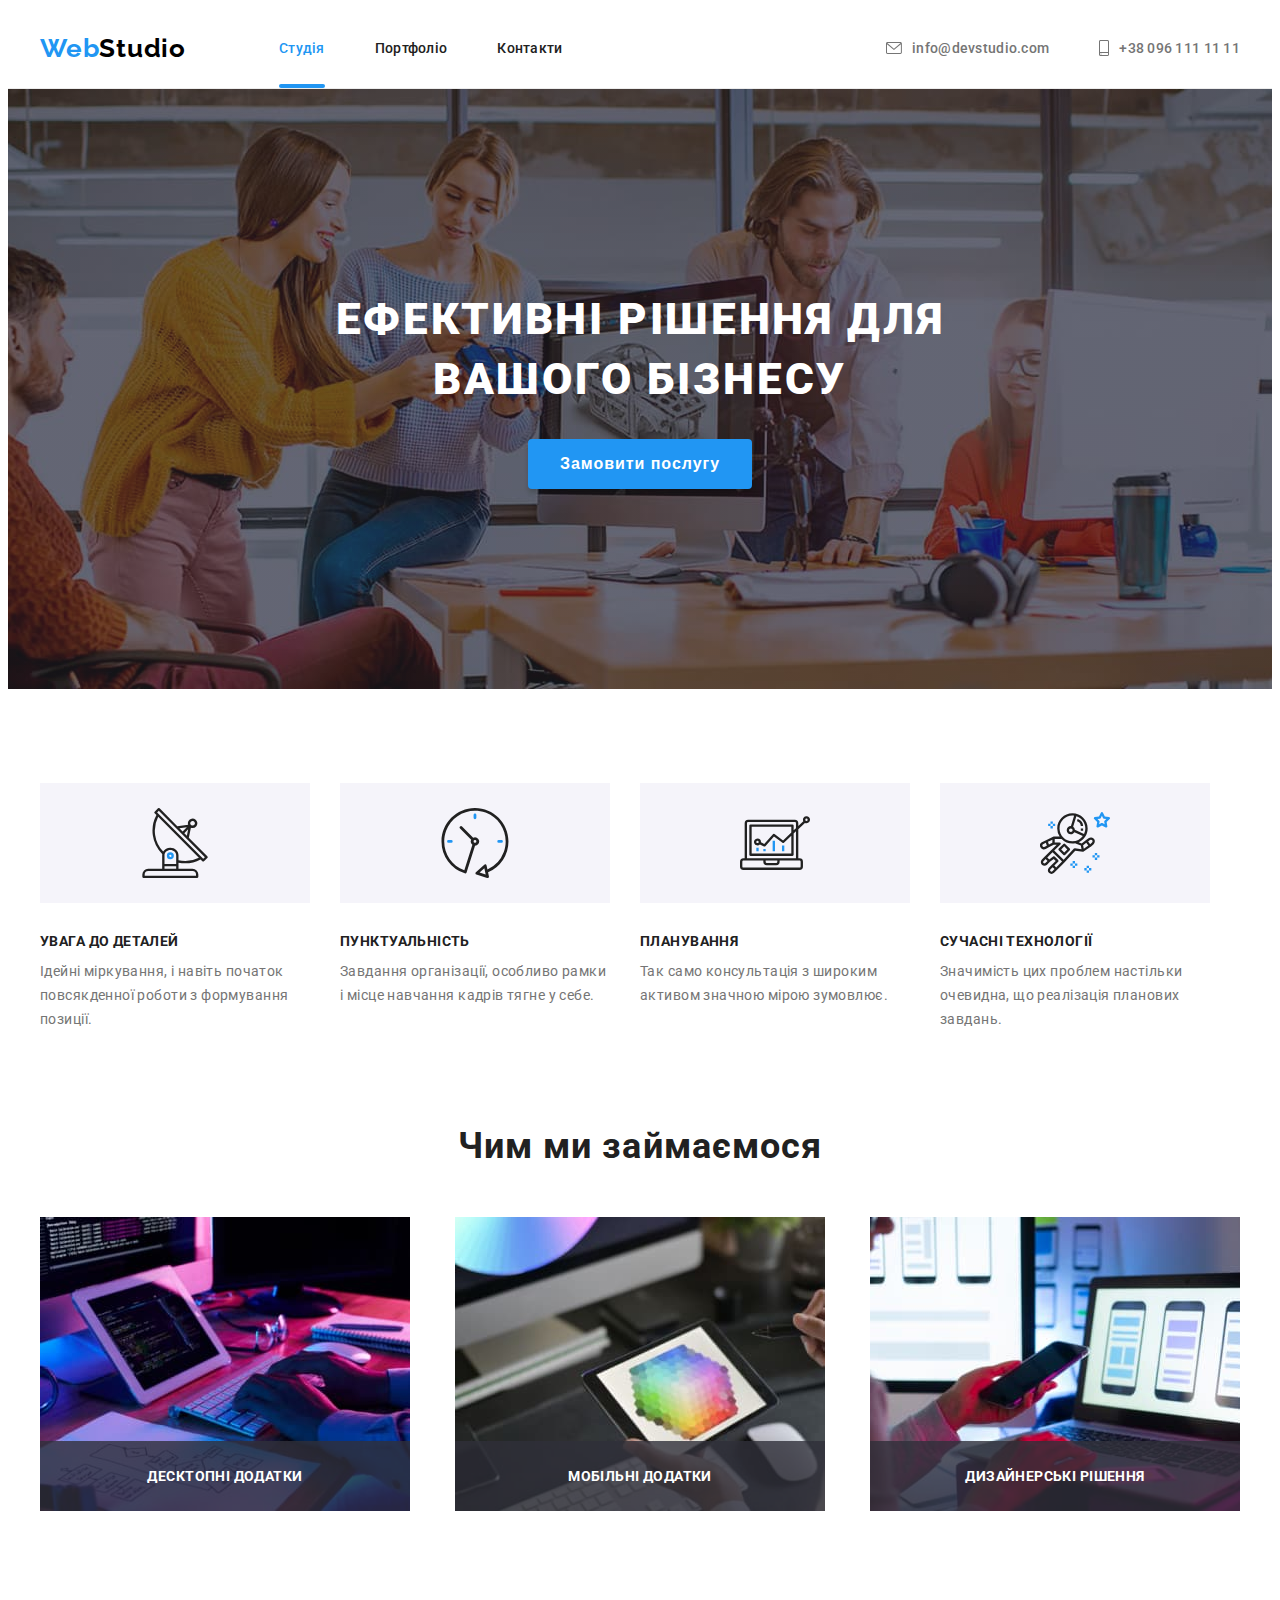
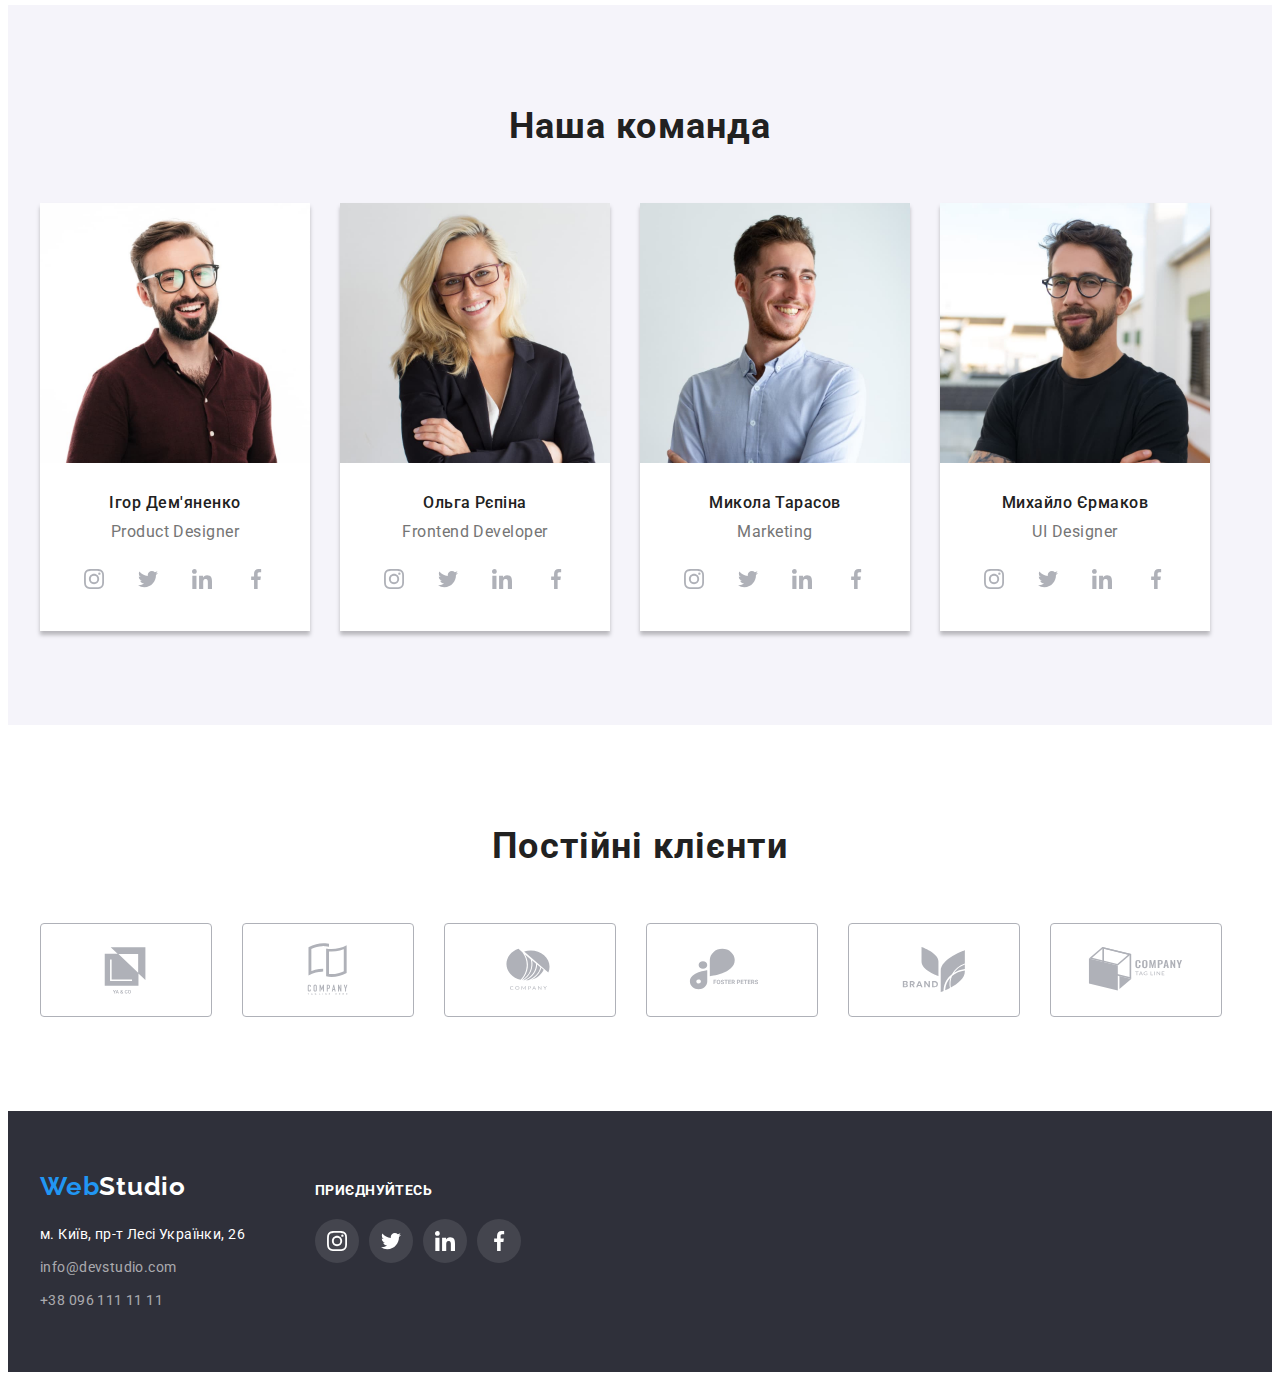
==== index.html @ e9f045a3 "Initial commit" ====
<!DOCTYPE html>
    <html lang="uk">

    <head>
       
        <meta charset="UTF-8">
        <meta http-equiv="X-UA-Compatible" content="IE=edge">
        <meta name="viewport" content="width=device-width, initial-scale=1.0">
        <title>Студія</title>
        <link rel="stylesheet" href="https://cdnjs.cloudflare.com/ajax/libs/modern-normalize/1.1.0/modern-normalize.min.css" integrity="sha512-wpPYUAdjBVSE4KJnH1VR1HeZfpl1ub8YT/NKx4PuQ5NmX2tKuGu6U/JRp5y+Y8XG2tV+wKQpNHVUX03MfMFn9Q==" crossorigin="anonymous" referrerpolicy="no-referrer">
         <link rel="stylesheet" href="./css/style.css">
         <link rel="preconnect" href="https://fonts.googleapis.com">
        <link rel="preconnect" href="https://fonts.gstatic.com" crossorigin>
         <link
            href="https://fonts.googleapis.com/css2?family=Montserrat:wght@400;500;700&family=Raleway:wght@700&family=Roboto:wght@400;500;700;900&display=swap"
            rel="stylesheet">
    </head>
    <body>
        <div data-modal class="backdrop is-hidden "> 
            <div class="modal">
                <button data-modal-close type="button" class="backdrop-button button"><svg class="icon-close-ikon" width="18" height="18">
                    <use href="./images/hw4/symbol-defs.svg#icon-close-ikon"></use>
                </svg></button>
            </div>
        </div>
        <header class="header">
            <div class="container header-nav">
                 <a href="./index.html" lang="en" class="logo"> <span class="logo-web"> Web</span><span class="logo-studio">Studio</span></a>
            <nav class="nav">
                <ul class="nav-list list">
                    <li><div class="underline"><a href="./index.html"  class="nav-link studia current " >Студія</a></div></li>
                    <li><a href="./portfolio.html" class="nav-link portfolio ">Портфоліо</a></li>
                    <li><a href="" class="nav-link">Контакти</a></li>
                </ul>
            </nav>
            <ul class="kontakt-list list">
                <li><a href="mailto:info@devstudio.com" class="kontakt-mail">
                    <svg class="ikon" width="16" height="12">
                        <use href="./images/hw4/symbol-defs.svg#icon-envelope"></use>
                    </svg>
                info@devstudio.com</a></li>
                <li><a href="tel:+380961111111" class="kontakt-tel">
                    <svg class="ikon" width="10" height="16">
                        <use href="./images/hw4/symbol-defs.svg#icon-smartphone"></use>
                    </svg>
                +38 096 111 11 11</a></li>
            </ul>  
            </div>
        </header>
        <main>
            <section class="hero">
                <div class="container">
                 <h1 class="hero-title">Ефективні рішення для <br> вашого бізнесу</h1>
                <button data-modal-open type="button" class="hero-button button">Замовити послугу</button>
            </div>
            </section>
                <!-- ОСОБЛИВОСТІ -->
            <section class="features section">
                <div class="container ">
                 <h2 class="visually-hidden">Особливості</h2>
                 <ul class="main-list features-nav list">
                    <li class="main-item">
                        <div class="features-ikon">
                        <svg class="ikon" width="70" height="70">
                            <use href="./images/hw4/symbol-defs.svg#icon-antenna"></use>
                        </svg></div>
                        <h3 class="main-title">УВАГА ДО ДЕТАЛЕЙ</h3>
                        <p class="main-text">Ідейні міркування, і навіть початок повсякденної роботи з формування позиції.</p>
                    </li>
                    <li class="main-item">
                        <div class="features-ikon">
                        <svg class="ikon" width="70" height="70">
                            <use href="./images/hw4/symbol-defs.svg#icon-clock"></use>
                        </svg></div>
                        <h3 class="main-title">ПУНКТУАЛЬНІСТЬ</h3>
                        <p class="main-text">Завдання організації, особливо рамки і місце навчання кадрів тягне у себе.</p>
                    </li>
                    <li class="main-item">
                        <div class="features-ikon">
                        <svg class="ikon" width="70" height="70">
                            <use href="./images/hw4/symbol-defs.svg#icon-diagram"></use>
                        </svg></div>
                        <h3 class="main-title">ПЛАНУВАННЯ</h3>
                        <p class="main-text">Так само консультація з широким активом значною мірою зумовлює.</p>
                    </li>
                    <li class="main-item">
                        <div class="features-ikon">
                        <svg class="ikon" width="70" height="70">
                            <use href="./images/hw4/symbol-defs.svg#icon-astronaut"></use>
                        </svg></div>
                        <h3 class="main-title">СУЧАСНІ ТЕХНОЛОГІЇ</h3>
                        <p class="main-text">Значимість цих проблем настільки очевидна, що реалізація планових завдань.</p>
                    </li>
                </ul>
                </div>
            </section>
                <!-- ABOUT -->
            <section class="about section">
                <div class="container">
                     <h2 class="about-title title">Чим ми займаємося</h2>
                <ul class="about-list list">
                    <li class="about-item"><div class="img-container"><img src="./images/hw1/img(1).jpg" width="370" height="294" alt="Руки на клавіатурі"><p class="img-text">Десктопні додатки</p></div></li>
                    <li class="about-item"><div class="img-container"><img src="./images/hw1/img(2).jpg" width="370" height="294" alt="Тримає телефон"><p class="img-text">Мобільні додатки</p></div></li>
                    <li class="about-item"><div class="img-container"><img src="./images/hw1/img(3).jpg" width="370" height="294" alt="Тримає планшет"><p class="img-text">Дизайнерські рішення</p></div></li>
                </ul>
                </div>
            </section>
                <!-- КОМАНДА -->
            <section class="team section">
                <div class="container">
                      <h2 class="team-title title">Наша команда</h2>
                <ul class="team-list team-nav list">
                    <li class="team-item">
                        <img class="team-img" src="./images/hw1/img(4).jpg" width="270" height="260" alt="Ігор">
                        <div class="image-text">
                        <h3 class="team-subtitle">Ігор Дем'яненко</h3>
                        <p class="team-text">Product Designer</p>
                        <ul class="team-ikons">
                          <li class="team-list list"><a href="https://www.instagram.com/" target="_blank" rel="no-referrer noopener" class="ikon-teams">
                        <svg class="ikon-team" width="20" height="20">
                            <use href="./images/hw4/symbol-defs.svg#icon-instagram"></use>
                        </svg></a></li>
                           <li class="team-list list"> <a href="https://twitter.com/" target="_blank" rel="no-referrer noopener" class="ikon-teams">
                        <svg class="ikon-team" width="20" height="20">
                            <use href="./images/hw4/symbol-defs.svg#icon-twitter"></use>
                        </svg></a></li>
                            <li class="team-list list"> <a href="https://ua.linkedin.com/" target="_blank" rel="no-referrer noopener" class="ikon-teams">
                        <svg class="ikon-team" width="20" height="20">
                            <use href="./images/hw4/symbol-defs.svg#icon-linkedin"></use>
                        </svg></a></li>
                           <li class="team-list list"><a href="https://www.facebook.com/" target="_blank" rel="no-referrer noopener" class="ikon-teams">
                        <svg class="ikon-team" width="20" height="20">
                            <use href="./images/hw4/symbol-defs.svg#icon-facebook"></use>
                        </svg></a></li>
                        </ul></div>
                    </li>
                    <li class="team-item">
                        <img class="team-img"  src="./images/hw1/img(5).jpg" width="270" height="260" alt="Ольга">
                        <div class="image-text">
                        <h3 class="team-subtitle">Ольга Рєпіна</h3>
                        <p class="team-text">Frontend Developer</p>
                        <ul class="team-ikons">
                            <li class="team-list list"><a href="https://www.instagram.com/" target="_blank" rel="no-referrer noopener"
                                    class="ikon-teams">
                                    <svg class="ikon-team" width="20" height="20">
                                        <use href="./images/hw4/symbol-defs.svg#icon-instagram"></use>
                                    </svg></a></li>
                            <li class="team-list list"> <a href="https://twitter.com/" target="_blank" rel="no-referrer noopener"
                                    class="ikon-teams">
                                    <svg class="ikon-team" width="20" height="20">
                                        <use href="./images/hw4/symbol-defs.svg#icon-twitter"></use>
                                    </svg></a></li>
                            <li class="team-list list"> <a href="https://ua.linkedin.com/" target="_blank" rel="no-referrer noopener"
                                    class="ikon-teams">
                                    <svg class="ikon-team" width="20" height="20">
                                        <use href="./images/hw4/symbol-defs.svg#icon-linkedin"></use>
                                    </svg></a></li>
                            <li class="team-list list"><a href="https://www.facebook.com/" target="_blank" rel="no-referrer noopener"
                                    class="ikon-teams">
                                    <svg class="ikon-team" width="20" height="20">
                                        <use href="./images/hw4/symbol-defs.svg#icon-facebook"></use>
                                    </svg></a></li>
                        </ul>
                        </div>
                    </li>
                    <li class="team-item">
                        <img class="team-img"  src="./images/hw1/img(6).jpg" width="270" height="260" alt="Микола">
                        <div class="image-text">
                        <h3 class="team-subtitle">Микола Тарасов</h3>
                        <p class="team-text">Marketing</p>
                        <ul class="team-ikons">
                            <li class="team-list list"><a href="https://www.instagram.com/" target="_blank" rel="no-referrer noopener"
                                    class="ikon-teams">
                                    <svg class="ikon-team" width="20" height="20">
                                        <use href="./images/hw4/symbol-defs.svg#icon-instagram"></use>
                                    </svg></a></li>
                            <li class="team-list list"> <a href="https://twitter.com/" target="_blank" rel="no-referrer noopener"
                                    class="ikon-teams">
                                    <svg class="ikon-team" width="20" height="20">
                                        <use href="./images/hw4/symbol-defs.svg#icon-twitter"></use>
                                    </svg></a></li>
                            <li class="team-list list"> <a href="https://ua.linkedin.com/" target="_blank" rel="no-referrer noopener"
                                    class="ikon-teams">
                                    <svg class="ikon-team" width="20" height="20">
                                        <use href="./images/hw4/symbol-defs.svg#icon-linkedin"></use>
                                    </svg></a></li>
                            <li class="team-list list"><a href="https://www.facebook.com/" target="_blank" rel="no-referrer noopener"
                                    class="ikon-teams">
                                    <svg class="ikon-team" width="20" height="20">
                                        <use href="./images/hw4/symbol-defs.svg#icon-facebook"></use>
                                    </svg></a></li>
                        </ul>
                        </div>
                    </li>
                    <li class="team-item">
                        <img class="team-img"  src="./images/hw1/img(7).jpg" width="270" height="260" alt="Михайло">
                        <div class="image-text">
                         <h3 class="team-subtitle">Михайло Єрмаков</h3>
                        <p class="team-text">UI Designer</p>
                    <ul class="team-ikons">
                        <li class="team-list list"><a href="https://www.instagram.com/" target="_blank" rel="no-referrer noopener"
                                class="ikon-teams">
                                <svg class="ikon-team" width="20" height="20">
                                    <use href="./images/hw4/symbol-defs.svg#icon-instagram"></use>
                                </svg></a></li>
                        <li class="team-list list"> <a href="https://twitter.com/" target="_blank" rel="no-referrer noopener"
                                class="ikon-teams">
                                <svg class="ikon-team" width="20" height="20">
                                    <use href="./images/hw4/symbol-defs.svg#icon-twitter"></use>
                                </svg></a></li>
                        <li class="team-list list"> <a href="https://ua.linkedin.com/" target="_blank" rel="no-referrer noopener"
                                class="ikon-teams">
                                <svg class="ikon-team" width="20" height="20">
                                    <use href="./images/hw4/symbol-defs.svg#icon-linkedin"></use>
                                </svg></a></li>
                        <li class="team-list list"><a href="https://www.facebook.com/" target="_blank" rel="no-referrer noopener"
                                class="ikon-teams">
                                <svg class="ikon-team" width="20" height="20">
                                    <use href="./images/hw4/symbol-defs.svg#icon-facebook"></use>
                                </svg></a></li>
                    </ul>
                        </div>
                    </li>
                </ul>
                </div> 
            </section>
            <!-- Clients -->
            <section class="clients section">
                <div class="container">
                    <h2 class="clients-title title">Постійні клієнти</h2>
                    <ul class="clients-list list">
                        <li class="clients-item">
                            <a href="" target="_blank" rel="no-referrer noopener" class="ikon-clients">
                                <svg class="ikon-client" width="106" height="60">
                                    <use href="./images/hw4/symbol-defs.svg#icon-Logo"></use>
                                </svg></a>
                        </li>
                        <li class="clients-item">
                            <a href="" target="_blank" rel="no-referrer noopener" class="ikon-clients">
                                <svg class="ikon-client" width="106" height="60">
                                    <use href="./images/hw4/symbol-defs.svg#icon-Logo-1"></use>
                                </svg></a>
                        </li>
                        <li class="clients-item">
                            <a href="" target="_blank" rel="no-referrer noopener" class="ikon-clients">
                                <svg class="ikon-client" width="106" height="60">
                                    <use href="./images/hw4/symbol-defs.svg#icon-Logo-2"></use>
                                </svg></a>
                        </li>
                        <li class="clients-item">
                            <a href="" target="_blank" rel="no-referrer noopener" class="ikon-clients">
                                <svg class="ikon-client" width="106" height="60">
                                    <use href="./images/hw4/symbol-defs.svg#icon-Logo-3"></use>
                                </svg></a>
                        </li>
                        <li class="clients-item">
                            <a href="" target="_blank" rel="no-referrer noopener" class="ikon-clients">
                                <svg class="ikon-client" width="106" height="60">
                                    <use href="./images/hw4/symbol-defs.svg#icon-Logo-4"></use>
                                </svg></a>
                        </li>
                        <li class="clients-item">
                            <a href="" target="_blank" rel="no-referrer noopener" class="ikon-clients">
                                <svg class="ikon-client" width="106" height="60">
                                    <use href="./images/hw4/symbol-defs.svg#icon-Logo-5"></use>
                                </svg></a>
                        </li>
                    </ul>
                </div>
            </section>
        </main>
            <!-- FOOTER -->
        <footer class="footer">
            <div class="container footer-container"> 
                <div class="footer-nav">
                 <a href="./index.html" class="footer-logo"><span class="footer-web"> Web</span><span class="footer-studio">Studio</span></a>
            <address class="footer-address">
                <ul class="footer-list list">
                    <li class="footer-item"><a href="" class="address-map"> м. Київ, пр-т Лесі Українки, 26</a></li>
                    <li class="footer-item"><a href="mailto:info@devstudio.com" class="address-mail">info@devstudio.com</a></li>
                    <li class="footer-item"> <a href="tel:+380961111111" class="address-tel">+38 096 111 11 11</a></li>
                </ul>
            </address></div>
            <div class="footer-links">
            <strong class="footer-title title">приєднуйтесь</strong>
            <ul class="footer-list list">
                <li class="footer-link link"><a href="https://www.instagram.com/" target="_blank" rel="no-referrer noopener" class="ikon-teams">
                    <svg class="ikon-team footer-ikon" width="20" height="20">
                        <use href="./images/hw4/symbol-defs.svg#icon-instagram"></use>
                    </svg></a></li>
                <li class="footer-link link"><a href="https://twitter.com/" target="_blank" rel="no-referrer noopener" class="ikon-teams">
                    <svg class="ikon-team footer-ikon" width="20" height="20">
                        <use href="./images/hw4/symbol-defs.svg#icon-twitter"></use>
                    </svg></a></li>
                <li class="footer-link link"><a href="https://ua.linkedin.com/" target="_blank" rel="no-referrer noopener" class="ikon-teams">
                    <svg class="ikon-team footer-ikon" width="20" height="20">
                        <use href="./images/hw4/symbol-defs.svg#icon-linkedin"></use>
                    </svg></a></li>
                <li class="footer-link link"><a href="https://www.facebook.com/" target="_blank" rel="no-referrer noopener" class="ikon-teams">
                    <svg class="ikon-team footer-ikon" width="20" height="20">
                        <use href="./images/hw4/symbol-defs.svg#icon-facebook"></use>
                    </svg></a></li>
            </ul></div>
        </div>
        </footer>  
        <script src="./js/modal.js"></script>
</body>
</html>
---- css/style.css ----
:root{
    --prime-color-text: #212121;
    --web-part-inLogo-color: #2196F3;
    --studio-part-inLogo-color: #000000;
    --current-collor: #2196F3;
    --hover-color:#2196F3;
    --sub-prime-color-text: #757575;
    --transition-effects: color 250ms cubic-bezier(0.4, 0, 0.2, 1);
}

body {
    font-family: Roboto, sans-serif;
    color: var(--prime-color-text);
}
.title {
    margin: 0;
    padding: 0;
}
.list{
    margin: 0;
    padding: 0;
    list-style: none;
}
h1,
h1,
h3,
h4,
h5,
h6,
p {
    margin: 0;
    padding: 0;
}

ul{
    margin: 0;
    padding: 0;
}
img {
    display: block;
    max-width: 100%;
    height: auto;
}
 .studia.current,
 .portfolio.current{
    color: var(--current-collor)
}
.container{
    width: 1200px;
    padding: 0 15px;
    margin-left: auto;
    margin-right: auto;
}

.button{
    border: 0;
}

 /* -----------HEADER----------- */
 header{
    border-bottom: 1px solid #ECECEC;
 }
.header-nav{
    display: flex;
    align-items: center;
}

.logo {
    font-family: Raleway, sans-serif;
    font-weight: 700;
    font-size: 26px;
    line-height: calc(31/26);
    letter-spacing: 0.03em;
    text-decoration: none;
}

.logo-web {
    color: var(--web-part-inLogo-color);
}
.logo-studio{
    color: var(--studio-part-inLogo-color);
}
.nav {
 color: inherit;
}

.nav-list{
    display: flex;
    margin-left: 93px;
    gap: 50px;
}
.underline{
    position: relative;
}
.current::after,
.portfolio.current::after{
    content: "";
    position: absolute;

    width: 100%;
    height: 4px;
    border-radius: 2px;
    background-color: var(--current-collor);
    display: inline-block;
    bottom: 0;
    left: 0;
}
.nav-list .nav-link{
    display: block;
    padding: 32px 0;
}
.nav-link {
    font-weight: 500;
    font-size: 14px;
    line-height: calc(16/14);
    letter-spacing: 0.02em;
    text-decoration: none;
    color: inherit;
    transition: var(--transition-effects)
}
.nav-link:hover,
.nav-link:focus{
    color: var(--hover-color);
    cursor: pointer;
}
.kontakt-list {
margin-left: auto;
list-style: none;
display: flex;
gap: 50px;
}

.kontakt-tel,
.kontakt-mail{
    display: flex;
    justify-content: center;
    align-items: center;
    gap: 10px;

text-decoration: none;
font-weight: 500;
font-size: 14px;
line-height: calc(16/14);
letter-spacing: 0.02em;
 color: var(--sub-prime-color-text);

transition: var(--transition-effects);
}

.ikon{
    fill: currentColor;
}


.kontakt-tel:hover,
.kontakt-tel:focus,
.kontakt-mail:hover,
.kontakt-mail:focus{
    cursor: pointer;
    color: var(--hover-color);
}
.section{
    padding: 94px 0;
}

/* ----------------HERO----------------- */
.hero {
    max-width: 1600px;
    margin-left: auto;
    margin-right: auto;
    padding-top:200px;
    padding-bottom: 200px;
    text-align: center;

    background-color: #2F303A;
    background-image: linear-gradient(to right, rgba(47, 48, 58, 0.4),rgba(47, 48, 58, 0.4)),
    url(../images/hw4/Img\ \(17\)\ \(1\).jpg);
    background-repeat: no-repeat;
    background-position: center;
   
}

.hero-title {
    margin-bottom: 30px;
    font-weight: 900;
     font-size: 44px;
    line-height: calc(60/44);
    text-align: center;
    letter-spacing: 0.06em;
    text-transform: uppercase;
    color: #FFFFFF;
}

.hero-button {
    min-width: 216px;
    padding: 10px 32px;

    background: #2196F3;
    box-shadow: 0px 4px 4px rgba(0, 0, 0, 0.15);
    border-radius: 4px;

    font-weight: 700;
    font-size: 16px;
    line-height: calc(30/16);
    align-items: center;
    text-align: center;
    letter-spacing: 0.06em;
    color: #FFFFFF;
    cursor: pointer;
}

/* --------------------FEATURES-------------------- */
.features-ikon{
    display: flex;
    justify-content: center;
    align-items: center;
    background-color: #F5F4FA;
    margin-bottom: 30px;
    width: 270px;
    height: 120px;
}

.features{
    padding-top: 94px;
    padding-bottom: 94px;
}
.features-nav{
    display: flex;
    gap: 30px;
}

.visually-hidden {
    position: absolute;
    white-space: nowrap;
    width: 1px;
    height: 1px;
    overflow: hidden;
    border: 0;
    padding: 0;
    clip: rect(0 0 0 0);
    clip-path: inset(50%);
    margin: -1px;
}
.main-item{
    flex-basis: 270px;
}
.main-title {
    margin-bottom: 10px;
    font-weight: 700;
    font-size: 14px;
    line-height: calc(16/14);
    letter-spacing: 0.03em;
    text-transform: uppercase;
}
.main-text {
    font-size: 14px;
    line-height: calc(24/14);
    letter-spacing: 0.03em;
    color: var(--sub-prime-color-text);
}

/*------------------ABOUT---------------- */
.about{
    padding-top: 0;
}
.about-list{
    display: flex;
    justify-content: space-between;
}
.about-title.title{
    margin-bottom: 50px;
    padding: 0;
    font-weight: 700;
    font-size: 36px;
    line-height: calc(42/36);
    text-align: center;
    letter-spacing: 0.03em;
}
.img-container{
position: relative;

}
.img-text {
    position: absolute;
    display: flex;
    align-items: center;
    justify-content: center;
   

    bottom: 0;
    left: 0;
    width: 100%;
    height: 70px;

    font-weight: 700;
    font-size: 14px;
    line-height: calc(16/14);
    text-align: center;
    letter-spacing: 0.03em;
    text-transform: uppercase;
    color: #FFFFFF;
    background-color: rgba(47, 48, 58, 0.8);

}

/* -----------------НАША КОМАНДА------------------ */
.ikon-team{
    fill: #AFB1B8; 
    transition: fill 250ms cubic-bezier(0.4, 0, 0.2, 1),
    background-color 250ms cubic-bezier(0.4, 0, 0.2, 1);
}
.team-ikons{
    display: inline-flex;
    gap: 10px;
    margin-top: 16px;
}
.ikon-teams{
    display: inline-flex;
    justify-content: center;
    align-items: center;
    width: 44px;
    height: 44px;
}
.ikon-teams:hover .ikon-team{
    fill: white;
   
}
.ikon-teams:hover{
    background-color:var(--hover-color);
    border-radius: 50%;
}
.team{
    padding-top: 94px;
    background-color: #F5F4FA;
}
.team-nav{
    display: flex;
}

.team-item{
    background-color: #FFFFFF;
    box-shadow: 0px 4px 4px 0px #00000040;
    margin-left: 30px;
}
.team-item:nth-child(1){
    margin-left: 0;
}
.image-text{
    text-align: center;
padding: 30px;
}

.team-title {
    margin-bottom: 50px;
    padding: 0;
    font-weight: 700;
    font-size: 36px;
    line-height: calc(36/24);
    text-align: center;
    letter-spacing: 0.03em;
}

.team-subtitle {
    margin-bottom: 10px;
    font-weight: 500;
    font-size: 16px;
    line-height: calc(19/16);
    text-align: center;
    letter-spacing: 0.03em;
}
.team-text {
    font-size: 16px;
    line-height: calc(19/16);
    text-align: center;
    letter-spacing: 0.03em;
    color: var(--sub-prime-color-text);
}

/* --------------------CLIENTS------------------- */
.clients-list{
    display: inline-flex;
    gap: 30px;

}
.clients-item{
    display: flex;
    justify-content: center;
    align-items: center;
   
  
    
}
.ikon-clients{   
    display: flex;
    justify-content: center;
    align-items: center;
    width: 170px;
    height: 92px;
    border: 1px solid rgba(175, 177, 184, 1);
    border-radius: 4px;
    fill: #AFB1B8;
    
    transition: fill 250ms cubic-bezier(0.4, 0, 0.2, 1),
    border-color 250ms cubic-bezier(0.4, 0, 0.2, 1);
}
.ikon-clients:hover,
.ikon-clients:focus{
    fill: #2196F3;
    border-color: #2196F3;  
}

.clients-title {
    margin-bottom: 50px;
    padding: 0;
    font-weight: 700;
    font-size: 36px;
    line-height: calc(36/24);
    text-align: center;
    letter-spacing: 0.03em;}
/*---------------------FOOTER-------------------  */

.footer {
    padding: 60px 0;
    background-color: #2F303A;
}
.footer-container{
   display: flex;
   align-items: baseline;
}

.footer-logo {
    font-family: Raleway, sans-serif;
    text-decoration: none;
    font-weight: 700;
    font-size: 26px;
    line-height: calc(31/26);
    letter-spacing: 0.03em;

}

.footer-web {
    color: var(--web-part-inLogo-color);
}

.footer-studio {
    color: #FFFFFF;
}
.footer-address{
    margin-top: 20px;
}
.footer-list:first-child{
    margin-top: 0;
}
.footer-item{
    font-style: normal;
    margin-top: 9px;
}
.address-map {
    text-decoration: none;
    font-size: 14px;
    line-height: calc(24/14);
    letter-spacing: 0.03em;
    color: #FFFFFF;
}

.address-mail,
.address-tel { 
    text-decoration: none;
    font-size: 14px;
    line-height: 24px;
    letter-spacing: 0.03em;
    color: rgba(255, 255, 255, 0.6);
}
/*---------------- FOOTER-LINKS -------------------- */
.footer-links {
    margin-left: 70px;
}

.footer-title {
        font-weight: 700;
        font-size: 14px;
        line-height: calc(16/14);
        letter-spacing: 0.03em;
        text-transform: uppercase;
        color: #FFFFFF;
}

.footer-links >.footer-list {
    display: flex;
    gap: 10px;
    justify-content: center;
    align-items: center;
    
}
.footer-list{
    margin-top: 20px;
}
.footer-link {
            width: 44px;
            height: 44px;
}

.footer-ikon{
    fill: #FFFFFF;
}
.footer-link > .ikon-teams{
    border-radius: 50%;
    background: rgba(255, 255, 255, 0.1);
    transition: background-color 250ms cubic-bezier(0.4, 0, 0.2, 1);
}
.footer-link:hover >.ikon-teams{
    background-color: #2196F3;
}

/* ---------------------PORTFOLIO------------------- */
.portfolio-list{
    display: flex;
    gap: 8px;
    justify-content: center;
    margin-bottom: 50px;
}
/* ------------------CARDS------------------ */


.projects{
    display: flex;
    flex-wrap: wrap;
     margin: -15px;
}


.project-item{
    width: 370px;
    margin: 15px;
    
    transition: box-shadow 250ms cubic-bezier(0.4, 0, 0.2, 1);
}

.project-alltext{
    border: 1px solid #EEEEEE;
}
.project-alltext{
    border-top: none;
}

.project-item:hover,
.project-item:focus {
    box-shadow: 1px 4px 6px 0px rgba(0, 0, 0, 0.16), 0px 4px 4px 0px rgba(0, 0, 0, 0.06), 0px 1px 1px 0px rgba(0, 0, 0, 0.12); 
}

.project-alltext{
    padding: 20px 24px;
    border-top: none;

}
.portfolio-button {
    border-radius: 4px;
    padding: 6px 22px;
    font-family: Roboto, sans-serif;
    font-weight: 500;
    font-size: 16px;
    line-height: calc(26/16);
    text-align: center;
    letter-spacing: 0.03em; 
    transition: color 250ms cubic-bezier(0.4, 0, 0.2, 1),
    box-shadow 250ms cubic-bezier(0.4, 0, 0.2, 1),
    background 250ms cubic-bezier(0.4, 0, 0.2, 1);
}
.portfolio-button:hover,
.portfolio-button:focus{
    background: #2196F3;
    color: #FFFFFF;
    box-shadow: 0px 3px 1px rgba(0, 0, 0, 0.1), 0px 1px 2px rgba(0, 0, 0, 0.08), 0px 2px 2px rgba(0, 0, 0, 0.12);
    cursor: pointer; 

}

.techno-container{
    position: relative;
    overflow: hidden;  
}
.techno-text{
    position: absolute;
top: 0;
left: 0;
width: 100%;
height: 100%;
padding: 63px 24px;

    font-family: 'Roboto';
    font-size: 18px;
    line-height: calc(28/18);
    letter-spacing: 0.03em;
    color: #FFFFFF;
    background-color: rgba(33, 150, 243, 0.9); 
    transition: transform 250ms cubic-bezier(0.4, 0, 0.2, 1);

    transform: translateY(100%)
}
.project-item:hover .techno-text,
.project-item:focus .techno-text{
    transform: translateY(0);
}

/* --------------ПРИКЛАДИ ПРОЕКТІВ---------------- */
.project-link {
    text-decoration: none;
    color: inherit;
}
.project-title {
    margin-bottom: 4px;
    font-weight: 700;
    font-size: 18px;
    line-height: calc(36/18);
    letter-spacing: 0.06em;
}
.project-text {
    font-size: 16px;
    line-height: calc(30/16);
    letter-spacing: 0.03em;
    color: var(--sub-prime-color-text);
}
.backdrop {
    position: fixed;
    top: 0;
    left: 0;
    bottom: 0;
    right: 0;
     background: rgba(0, 0, 0, 0.2);
      z-index: 1000;
    transform: scale(1);
    transition: transform 250ms linear, opacity 250ms linear, visibility 250ms linear;
}

.modal {
    position: absolute;
    width: 528px;
    height: 521px;
    top: 50%;
    left: 50%;

    box-shadow: 0px 1px 3px rgba(0, 0, 0, 0.12), 0px 1px 1px rgba(0, 0, 0, 0.14), 0px 2px 1px rgba(0, 0, 0, 0.2);
    border-radius: 4px;

    background-color: #fff;
    transform: scale(1) translate(-50%, -50%);
}
.backdrop-button{
    position: absolute;
    display: flex;
    justify-content: center;
    align-items: center;

    top: 8px;
    right: 8px;
    width: 30px;
    height: 30px;

    border: 1px solid rgba(0, 0, 0, 0.1);
    border-radius: 50%;
    background-color: #FFFFFF;
    cursor: pointer;
}
.backdrop.is-hidden{
    transform: scale(1.1);
    opacity: 0;
    visibility: hidden;
    pointer-events: none;

}
.backdrop.is-hidden .modal{
transform: scale(1.1) translate(-50%, -50%);

}
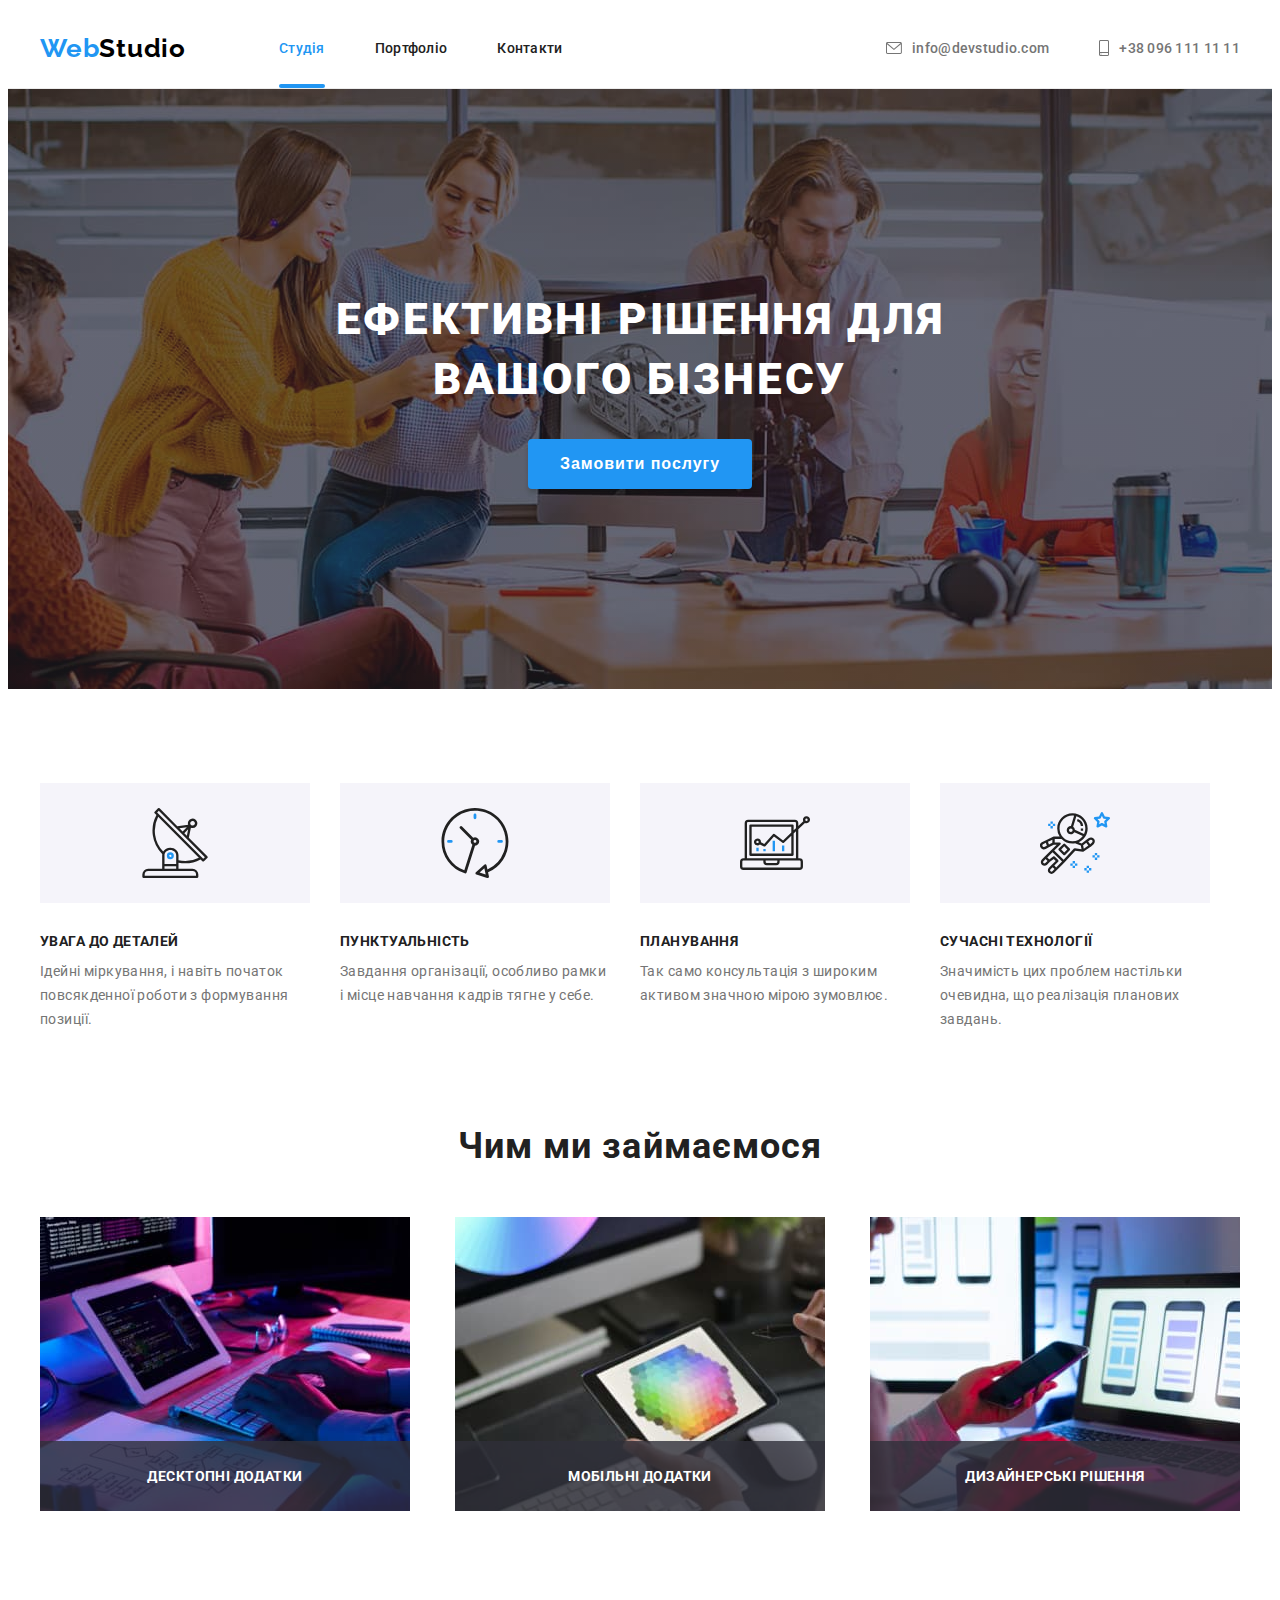
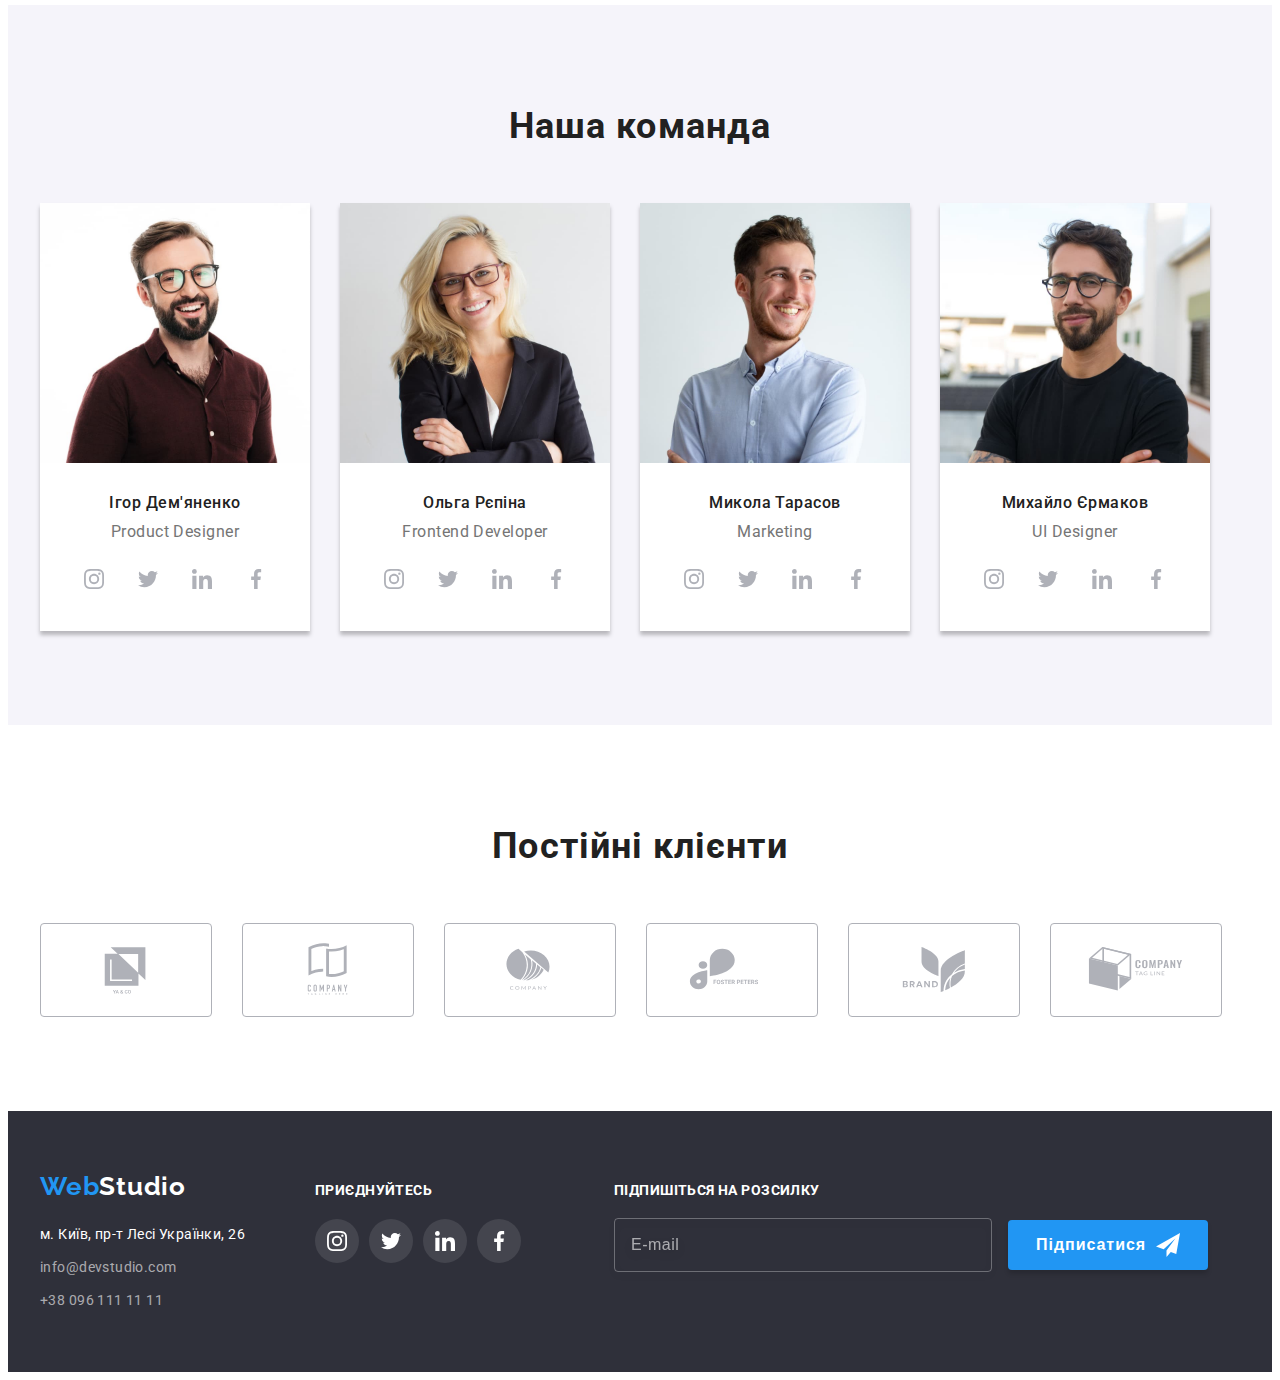
==== commit 1694c344: "hw6" ====
--- a/index.html
+++ b/index.html
@@ -22,6 +22,53 @@
                 <button data-modal-close type="button" class="backdrop-button button"><svg class="icon-close-ikon" width="18" height="18">
                     <use href="./images/hw4/symbol-defs.svg#icon-close-ikon"></use>
                 </svg></button>
+                <strong class="modal-title">Залиште свої дані, ми вам передзвонимо</strong>
+                <form class="modal-form" autocomplete="off">
+                    <ul class="modal-input-group list">
+                    <li class="modal-group-field">
+                        <label class="group-field">
+                            <input class="group-field-input" type="text" name="text">
+                            <span class="group-field-text">Ім'я</span>
+                                <svg class="group-field-ikon" width="18" height="18">
+                                    <use href="./images/hw4/symbol-defs.svg#icon-person"></use>
+                                </svg>
+                        </label>
+                    </li>
+                    <li class="modal-group-field">
+                        <label class="group-field">
+                            <input class="group-field-input" type="tel" name="phone">
+                            <span class="group-field-text">Телефон</span>
+                            <svg class="group-field-ikon" width="18" height="18">
+                                <use href="./images/hw4/symbol-defs.svg#icon-phone"></use>
+                            </svg>
+                        </label>
+                        </li>
+                    </li>
+                    <li class="modal-group-field">
+                        <label class="group-field">
+                            <input class="group-field-input" type="mail" name="mail">
+                            <span class="group-field-text">Пошта</span>
+                            <svg class="group-field-ikon" width="18" height="18">
+                                <use href="./images/hw4/symbol-defs.svg#icon-email"></use>
+                            </svg>
+                        </label>
+                        </li>
+                    </li>
+                    <li class="modal-group-field">
+                        <label class="group-field group-field-textarea">
+                            <textarea class="group-field-input textarea" name="message" cols="" rows="" placeholder="Введіть текст"></textarea>
+                            <span class="group-field-text">Коментар</span>
+                        </label>
+                        </li>
+                    </li>
+                </ul>
+                <label class="checkbox-field">
+                    <input type="checkbox" name="checkbox" class="checkbox">
+                   <span class="checkbox-text"> Погоджуюся з розсилкою та приймаю <a class="checkbox-text-link" href=""> Умови договору</a></span>
+                </label>
+                <div class="btn">
+                <button class="modal-btn button" type="submit">Відправити</button></div>
+                </form>
             </div>
         </div>
         <header class="header">
@@ -302,6 +349,20 @@
                         <use href="./images/hw4/symbol-defs.svg#icon-facebook"></use>
                     </svg></a></li>
             </ul></div>
+            <div class="footer-form">
+                <form class="form-field">
+                    <label class="field">
+                        <span class="footer-form-title title">Підпишіться на розсилку</span>
+                        <input class="mail-field" type="mail" name="mail" placeholder="E-mail">
+                    </label>
+                    <button class="footer-form-button" type="submit"> <div class="form-button-field"><span class="form-button-text">Підписатися</span> 
+                        <svg class="form-ikon" width="24" height="24">
+                            <use href="./images/hw4/symbol-defs.svg#icon-icon-send"></use>
+                        </svg></div>
+                    </button>
+                </form>
+
+            </div>
         </div>
         </footer>  
         <script src="./js/modal.js"></script>
--- a/css/style.css
+++ b/css/style.css
@@ -635,9 +635,11 @@
 .modal {
     position: absolute;
     width: 528px;
-    height: 521px;
+    min-height: 521px;
     top: 50%;
     left: 50%;
+    padding-top: 40px;
+    padding-bottom: 40px;
 
     box-shadow: 0px 1px 3px rgba(0, 0, 0, 0.12), 0px 1px 1px rgba(0, 0, 0, 0.14), 0px 2px 1px rgba(0, 0, 0, 0.2);
     border-radius: 4px;
@@ -672,3 +674,227 @@
 transform: scale(1.1) translate(-50%, -50%);
 
 }
+
+/* -------------------FORM FOOTER------------------ */
+.footer-form-title{
+    display: block;
+    font-weight: 700;
+    font-size: 14px;
+    line-height: calc(16/14);
+    letter-spacing: 0.03em;
+    text-transform: uppercase;
+    color: #FFFFFF;
+
+    margin-bottom: 20px;
+}
+
+.footer-form{
+    margin-left: 93px;
+}
+
+.mail-field{
+    min-width: 358px;
+    min-height: 50px;
+    background-color: transparent;
+    border: 1px solid rgba(255, 255, 255, 0.3);
+    filter: drop-shadow(0px 4px 4px rgba(0, 0, 0, 0.15));
+    border-radius: 4px;
+    padding-left: 16px;
+    outline: none;
+    color: #FFFFFF;
+}
+
+.mail-field::placeholder{
+        font-size: 16px;
+        line-height: calc(20/16);
+        letter-spacing: 0.03em;
+        color: rgba(255, 255, 255, 0.6);
+}
+.mail-field:focus::placeholder{
+    visibility: hidden;
+}
+
+.footer-form-button {
+    min-width: 200px;
+    padding: 10px 28px;
+    background: #2196F3;
+    box-shadow: 0px 4px 4px rgba(0, 0, 0, 0.15);
+    border-radius: 4px;
+    border: 0;
+    margin-left: 12px;
+    font-weight: 700;
+    font-size: 16px;
+    line-height: calc(30/16);
+    text-align: center;
+    letter-spacing: 0.06em;
+    cursor: pointer;
+
+}
+
+.form-button-field{
+display: flex;
+justify-content: center;
+align-items: center;
+gap: 10px;
+
+}
+.form-button-text{
+    display: inline-block;
+    font-weight: 700;
+    font-size: 16px;
+    line-height: calc(30/16);
+    letter-spacing: 0.06em;
+    color: #FFFFFF;
+}
+
+
+/* --------------------------MODAL FORM------------------------ */
+ 
+.modal-title{
+   display: block;
+    font-weight: 700;
+    font-size: 20px;
+    line-height: calc(23/20);
+    text-align: center;
+    letter-spacing: 0.03em;
+    color: #212121;
+    margin-bottom: 30px;
+}
+
+.modal-input-group{
+padding: 0 40px;
+list-style: none;
+
+}
+
+.modal-group-field .group-field-input{
+width: 100%;
+}
+
+.group-field-input{
+    outline: none;
+    transition: border-color 250ms cubic-bezier(0.4, 0, 0.2, 1);
+}
+
+.group-field-input:focus{
+    border-color: #2196F3;
+}
+
+.group-field-input:focus ~ .group-field-ikon{
+    fill: #2196F3;
+}
+.group-field-text{
+    font-size: 12px;
+    line-height: calc(14/12);
+    letter-spacing: 0.01em;
+    color: #757575;
+}
+
+.group-field{ 
+    position: relative;
+    display: inline-block;
+    margin-bottom: 28px;
+    width: 100%;
+
+}
+.group-field-input{ 
+    padding-top: 11px;
+    padding-bottom: 11px;
+    padding-left: 42px;
+    border: 1px solid rgba(33, 33, 33, 0.2);
+    border-radius: 4px;
+    
+}
+
+.group-field-ikon{
+    position: absolute;
+    display: inline-block;
+    top: 50%;
+    left: 12px;
+    transform: translateY(-50%);
+    transition: fill 250ms cubic-bezier(0.4, 0, 0.2, 1);
+}
+.group-field-text {
+    position: absolute;
+    top:0;
+    left: 0;
+    transform: translateY(calc(-100% - 4px));
+}
+
+.group-field-textarea{
+    margin-bottom: 20px;
+}
+.group-field .textarea{
+    padding: 12px 16px;
+    min-height: 120px;
+    color: inherit;
+}
+.textarea{
+    resize: none;
+}
+.textarea::placeholder{
+    font-size: 12px;
+    line-height: calc(14/12);
+    letter-spacing: 0.01em;
+    color: rgba(117, 117, 117, 0.5);
+}
+
+
+.checkbox-field{
+    display: block;
+    padding: 0 52px;
+    margin-bottom: 30px;
+}
+.checkbox-text{
+    font-size: 14px;
+    line-height: calc(24/14);
+    letter-spacing: 0.03em;
+    color: #757575;
+    user-select: none;
+}
+.checkbox-text-link{
+    text-underline-offset: 3px;
+    color: #2196F3;
+}
+.btn{
+    text-align: center;
+}
+.modal-btn{
+    min-width: 200px;
+        padding: 10px 52px;
+    
+        background: #2196F3;
+        box-shadow: 0px 4px 4px rgba(0, 0, 0, 0.15);
+        border-radius: 4px;
+
+        font-weight: 700;
+        font-size: 16px;
+        line-height: calc(30/16);
+        text-align: center;
+        letter-spacing: 0.06em;
+        color: #FFFFFF;
+        cursor: pointer;
+}
+
+.checkbox{
+    appearance: none;
+    width: 16px;
+    height: 15px;
+   background-image: url(../images/hw6/Vector\ \(3\).svg);
+    border: 0;
+   transition: background-image 250ms cubic-bezier(0.4, 0, 0.2, 1);
+
+}
+.checkbox-field{
+    display: flex;
+    justify-content: center;
+    align-items: center;
+    gap: 8px;
+}
+.checkbox-field .checkbox:checked{
+    width: 16px;
+    height: 15px;
+    background-image: url(../images/hw6/icon\ check.svg);
+    outline: transparent;
+}
+
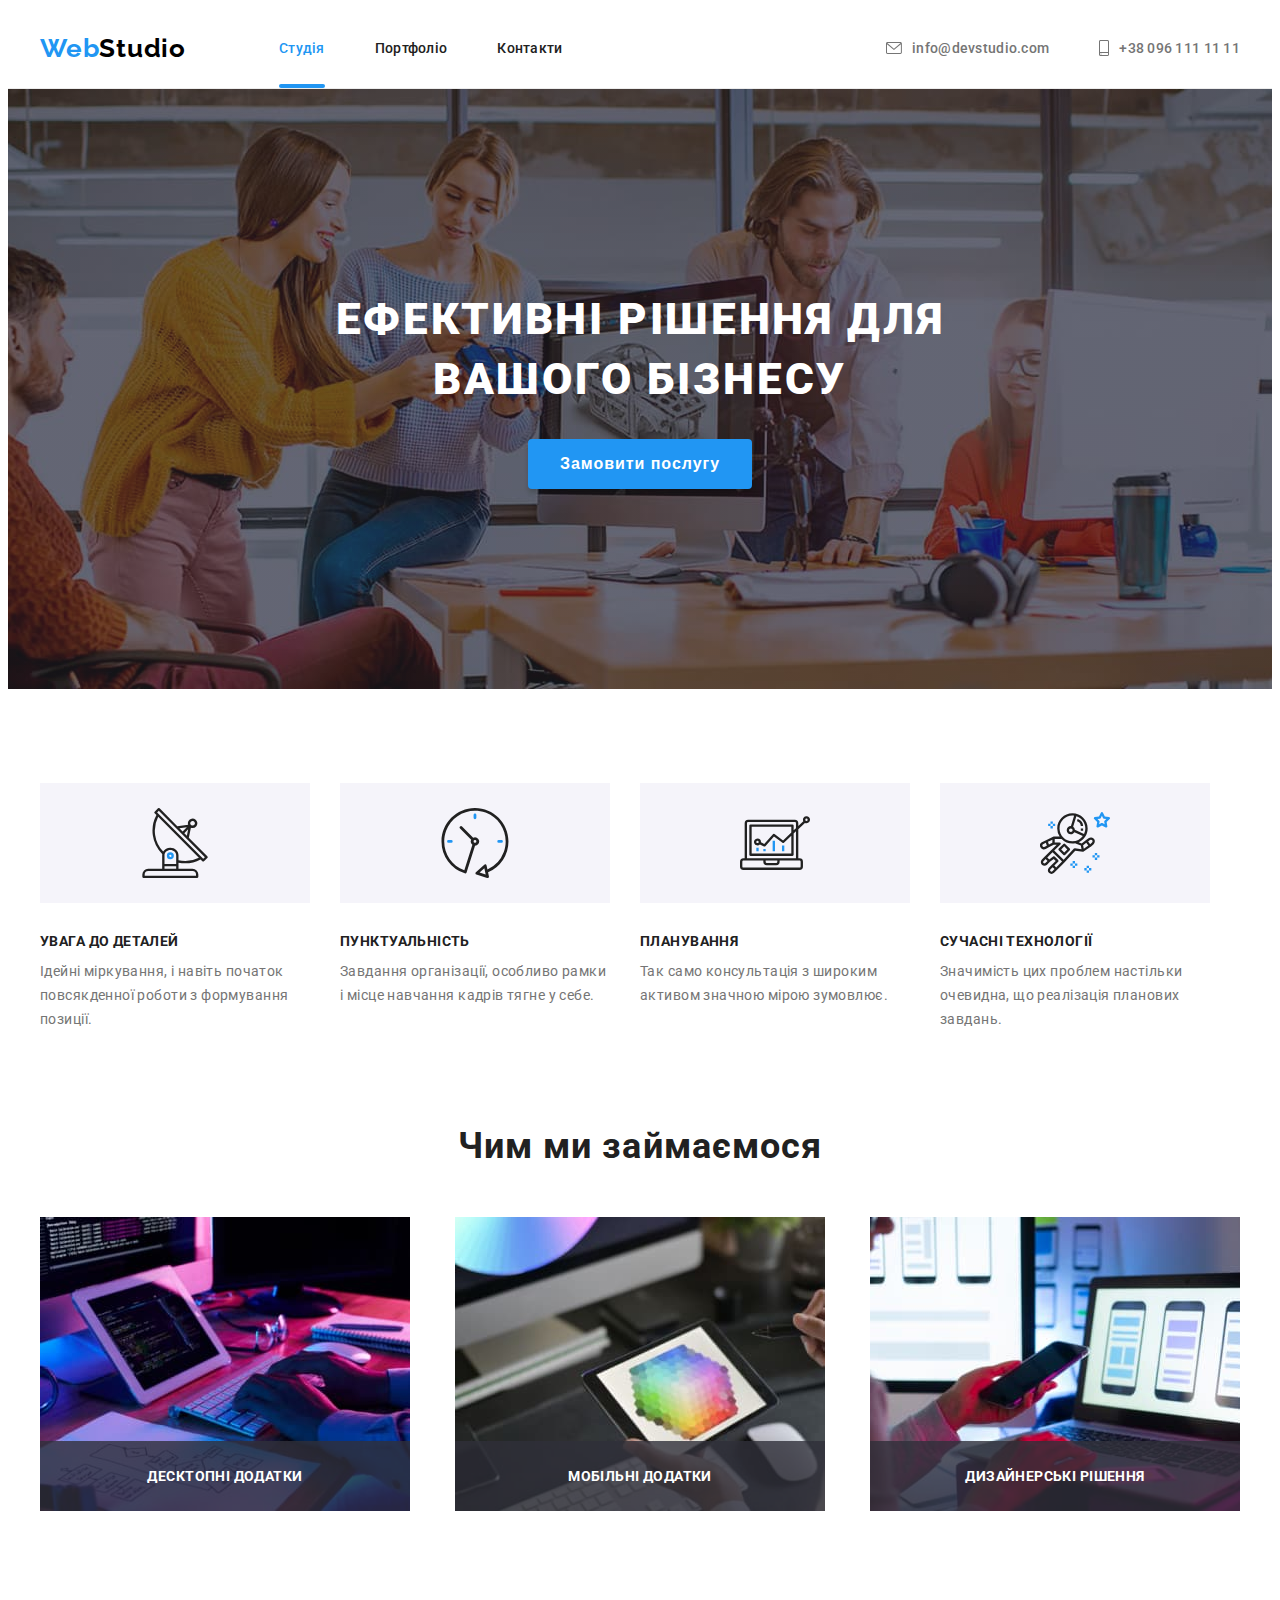
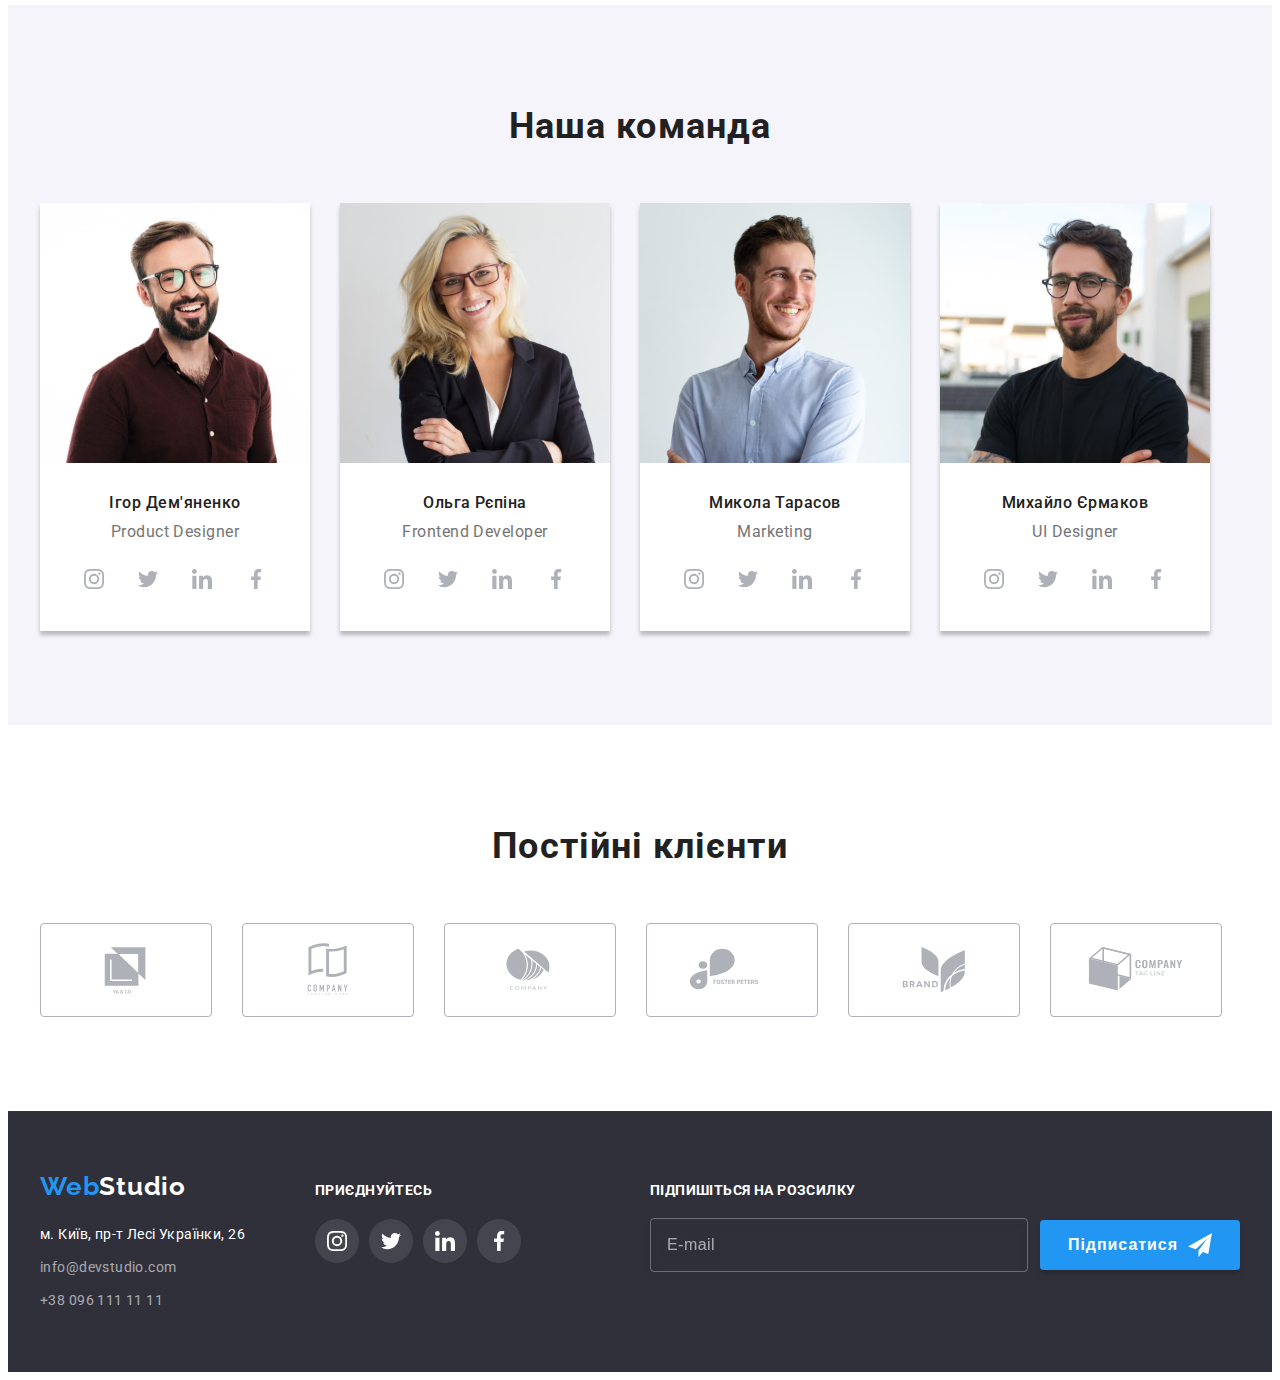
==== commit 176fabac: "hw 6" ====
--- a/index.html
+++ b/index.html
@@ -351,15 +351,15 @@
             </ul></div>
             <div class="footer-form">
                 <form class="form-field">
-                    <label class="field">
-                        <span class="footer-form-title title">Підпишіться на розсилку</span>
+                        <strong class="footer-form-title title">Підпишіться на розсилку</strong>
+                        <div class="field">
                         <input class="mail-field" type="mail" name="mail" placeholder="E-mail">
-                    </label>
-                    <button class="footer-form-button" type="submit"> <div class="form-button-field"><span class="form-button-text">Підписатися</span> 
+                  <button class="footer-form-button" type="submit"> <span class="form-button-text">Підписатися</span> 
                         <svg class="form-ikon" width="24" height="24">
                             <use href="./images/hw4/symbol-defs.svg#icon-icon-send"></use>
-                        </svg></div>
+                        </svg>
                     </button>
+                </div>
                 </form>
 
             </div>
--- a/css/style.css
+++ b/css/style.css
@@ -662,6 +662,11 @@
     border-radius: 50%;
     background-color: #FFFFFF;
     cursor: pointer;
+    transition: fill 250ms cubic-bezier(0.4, 0, 0.2, 1);
+}
+
+.backdrop-button:hover{
+fill: #2196F3;
 }
 .backdrop.is-hidden{
     transform: scale(1.1);
@@ -675,6 +680,7 @@
 
 }
 
+
 /* -------------------FORM FOOTER------------------ */
 .footer-form-title{
     display: block;
@@ -689,7 +695,12 @@
 }
 
 .footer-form{
-    margin-left: 93px;
+    margin-left: auto;
+}
+.field{
+    display: flex;
+    justify-content: center;
+    align-items: center;
 }
 
 .mail-field{
@@ -715,6 +726,10 @@
 }
 
 .footer-form-button {
+    display: flex;
+    justify-content: center;
+    align-items: center;
+    gap: 10px;
     min-width: 200px;
     padding: 10px 28px;
     background: #2196F3;
@@ -749,7 +764,11 @@
 
 
 /* --------------------------MODAL FORM------------------------ */
- 
+ .modal{
+padding: 40px;
+ }
+
+
 .modal-title{
    display: block;
     font-weight: 700;
@@ -762,7 +781,6 @@
 }
 
 .modal-input-group{
-padding: 0 40px;
 list-style: none;
 
 }
@@ -825,6 +843,7 @@
     margin-bottom: 20px;
 }
 .group-field .textarea{
+    display: block;
     padding: 12px 16px;
     min-height: 120px;
     color: inherit;
@@ -842,7 +861,6 @@
 
 .checkbox-field{
     display: block;
-    padding: 0 52px;
     margin-bottom: 30px;
 }
 .checkbox-text{
